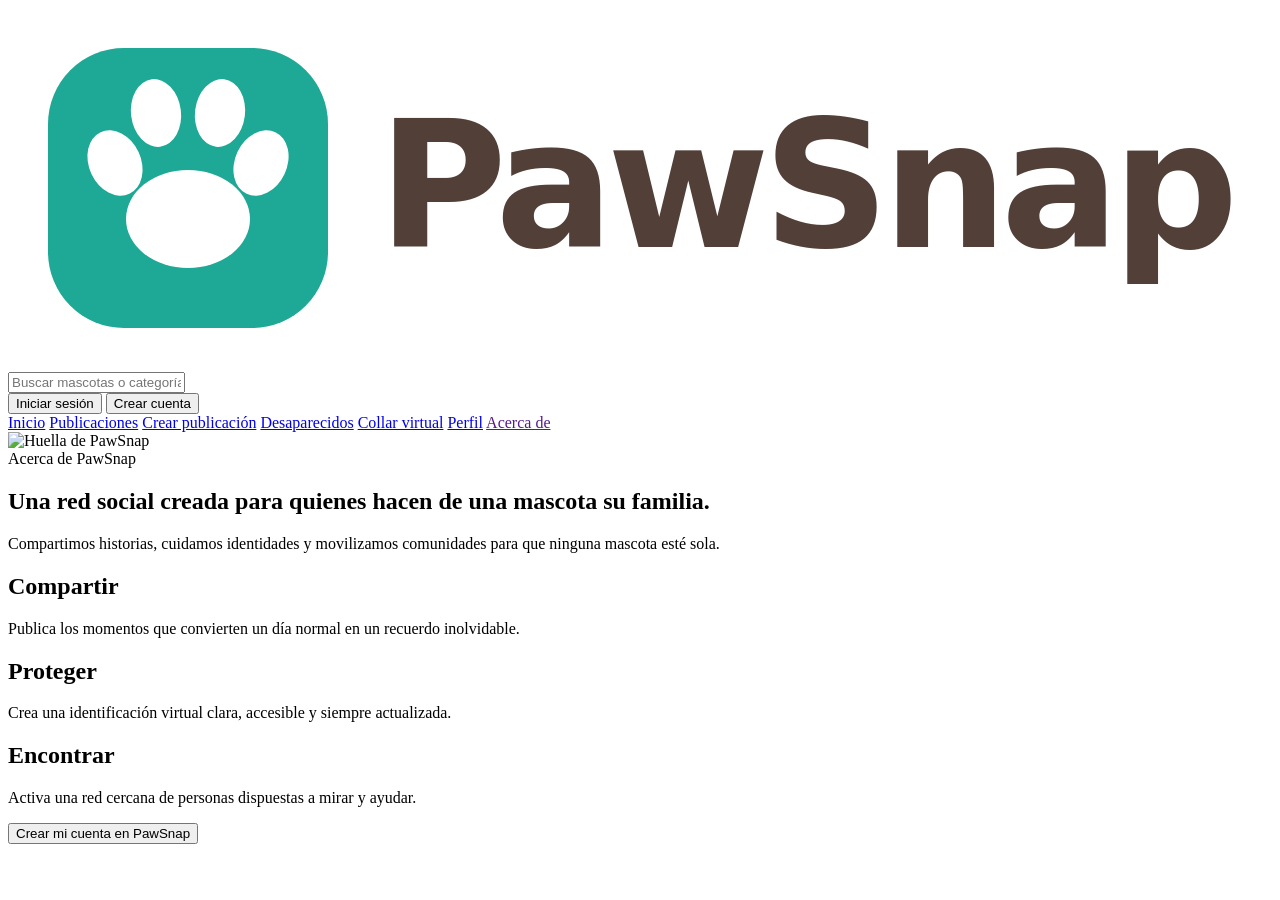
==== acerca_De/acerca_De.html @ 9fba9423 "crear perfil y acerca_De en html y corregir los demas html" ====
<!DOCTYPE html>
<html lang="es">
<head>
    <meta charset="UTF-8">
    <meta name="viewport" content="width=device-width, initial-scale=1.0">
    <link rel="stylesheet" href="../css/acerca_De.css">
    <script src="../js/acerca_De.js" defer></script>
    <title>PawSnap - Acerca de</title>
</head>
<body>
    <header> 
        <div>
            <img src="../imagenes/pawsnap-logo.svg" alt="Logo PawSnap">
        </div>
        <div> 
            <input type="text" placeholder="Buscar mascotas o categorías.">
        </div>
        <div>
            <button>Iniciar sesión</button>
            <button>Crear cuenta</button>
        </div>
    </header>
    <nav>
        <a href="../index.html">Inicio</a>
        <a href="../publicaciones/publicaciones.html">Publicaciones</a>
        <a href="../crear_Publicacion/crear_Publicacion.html">Crear publicación</a>
        <a href="../desaparecidos/desaparecidos.html">Desaparecidos</a>
        <a href="../collar_virtual/collar_Virtual.html">Collar virtual</a>
        <a href="../perfil/perfil.html">Perfil</a>
        <a href="">Acerca de</a>
    </nav>
    <main>
        <section id="about_Hero">
            <div id="about_Logo">
                <img id="about_Paw" src="../imagenes/paw.svg" alt="Huella de PawSnap">
            </div>
            <span id="about_Label">Acerca de PawSnap</span>
            <h1 id="about_Title">Una red social creada para quienes hacen de una mascota su familia.</h1>
            <p id="about_Text">Compartimos historias, cuidamos identidades y movilizamos comunidades para que ninguna mascota esté sola.</p>
        </section>
        <section id="about_Values">
            <div id="values_Grid">
                <article class="value_Card">
                    <h2 class="value_Title">Compartir</h2>
                    <p class="value_Text">Publica los momentos que convierten un día normal en un recuerdo inolvidable.</p>
                </article>
                <article class="value_Card">
                    <h2 class="value_Title">Proteger</h2>
                    <p class="value_Text">Crea una identificación virtual clara, accesible y siempre actualizada.</p>
                </article>
                <article class="value_Card">
                    <h2 class="value_Title">Encontrar</h2>
                    <p class="value_Text">Activa una red cercana de personas dispuestas a mirar y ayudar.</p>
                </article>
            </div>
            <button id="about_Button" type="button">Crear mi cuenta en PawSnap</button>
        </section>
    </main>
</body>
</html>
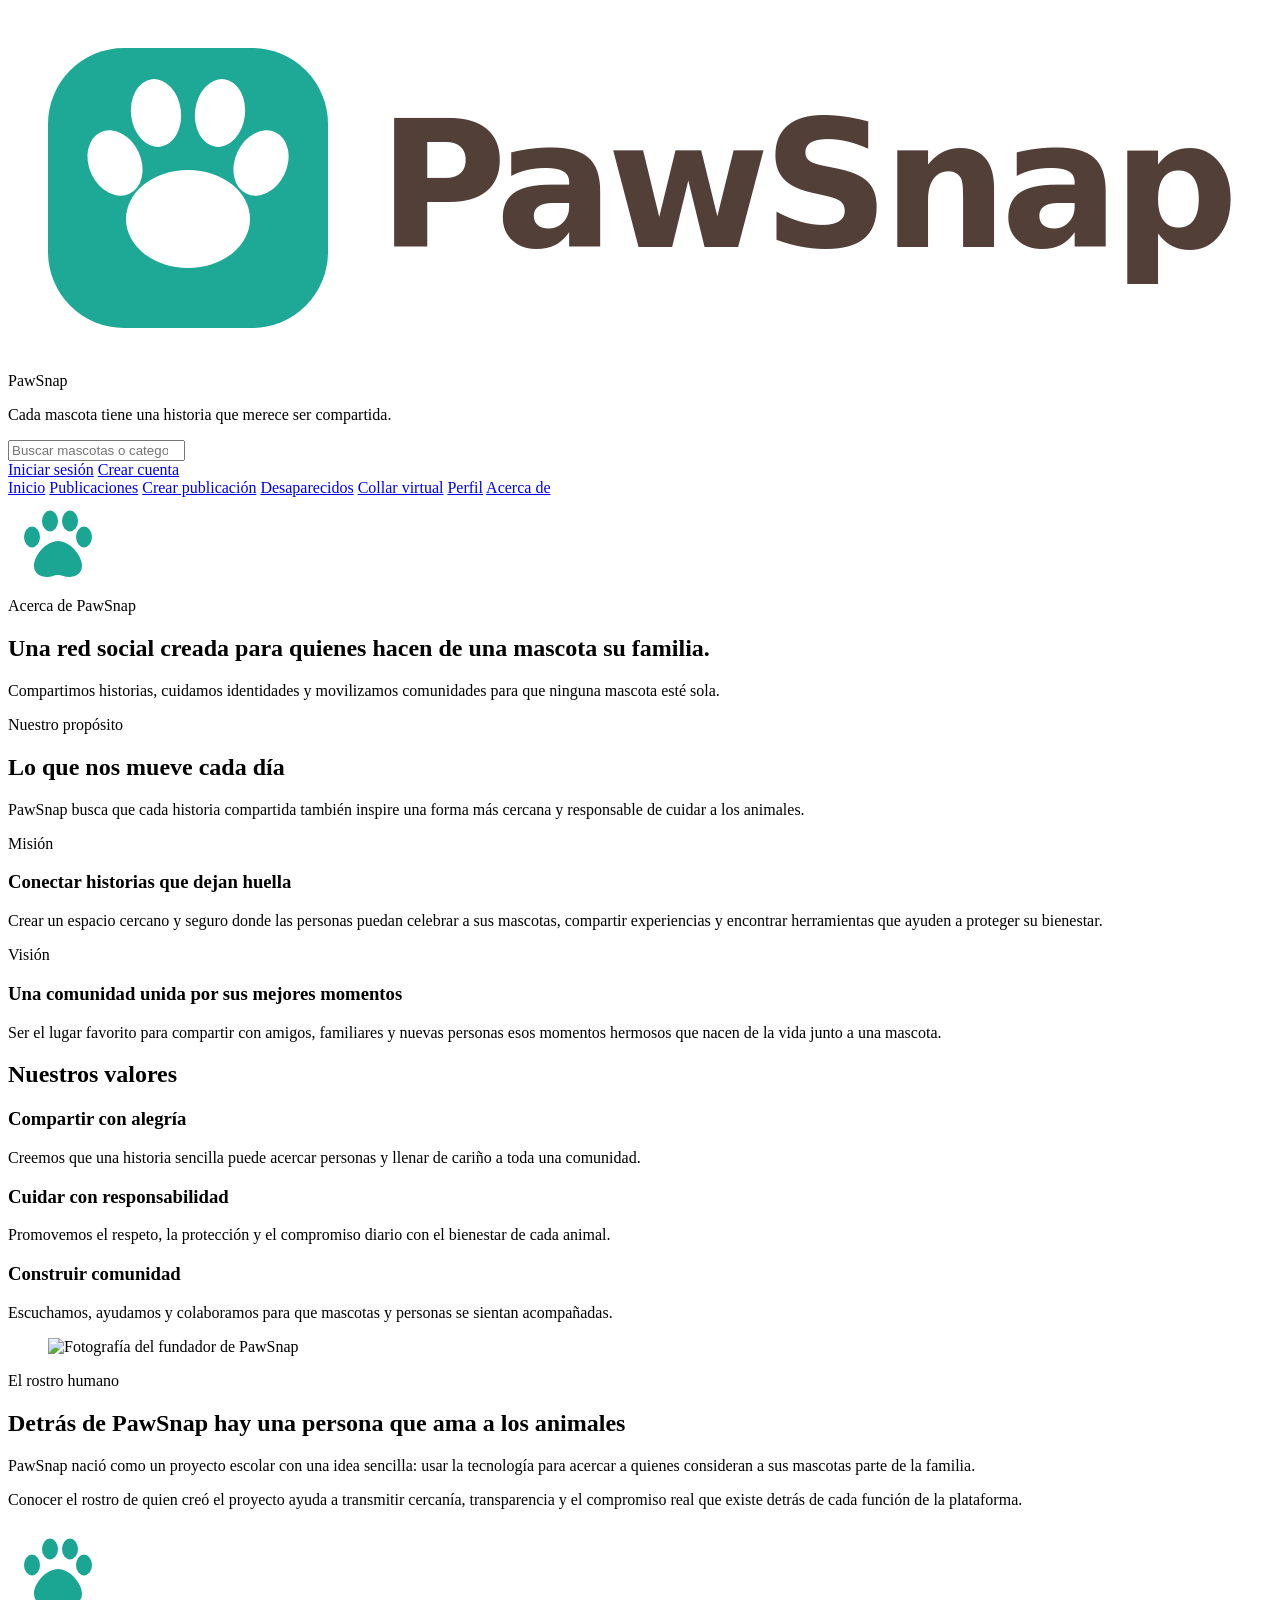
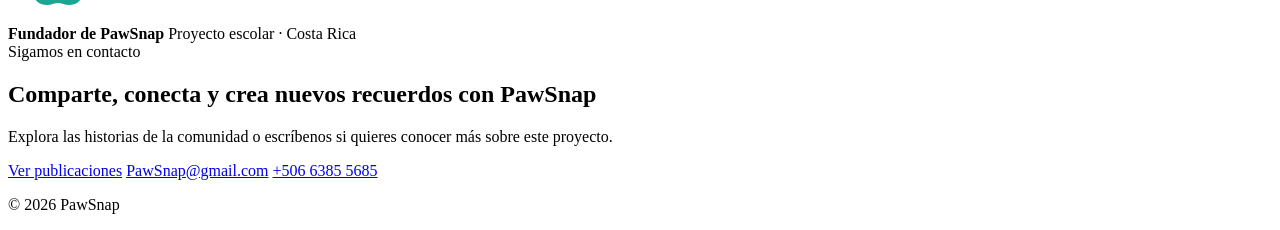
==== commit 92408469: "Crear inicio de sesion y cuenta y terminar la estructura html" ====
--- a/acerca_De/acerca_De.html
+++ b/acerca_De/acerca_De.html
@@ -1,60 +1,149 @@
 <!DOCTYPE html>
 <html lang="es">
+<!-- ENCABEZADO DEL DOCUMENTO -->
+<!-- Idioma, título y archivos CSS y JS vinculados  -->
 <head>
     <meta charset="UTF-8">
     <meta name="viewport" content="width=device-width, initial-scale=1.0">
+    <title>PawSnap - Acerca de</title>
     <link rel="stylesheet" href="../css/acerca_De.css">
     <script src="../js/acerca_De.js" defer></script>
-    <title>PawSnap - Acerca de</title>
 </head>
+<!-- FIN ENCABEZADO DEL DOCUMENTO -->
 <body>
-    <header> 
-        <div>
-            <img src="../imagenes/pawsnap-logo.svg" alt="Logo PawSnap">
+    <!-- ENCABEZADO -->
+    <!-- Logo, nombre, eslogan de la marca, buscador y botones de cuenta -->
+    <header id="main_Header">
+        <div id="header_Brand">
+            <img id="header_Logo" src="../imagenes/pawsnap-logo.svg" alt="Logo PawSnap">
+            <div id="header_Text">
+                <span id="header_Name">PawSnap</span>
+                <p id="header_Slogan">Cada mascota tiene una historia que merece ser compartida.</p>
+            </div>
         </div>
-        <div> 
-            <input type="text" placeholder="Buscar mascotas o categorías.">
+        <div id="header_Search">
+            <input type="search" id="search_Input" name="search" placeholder="Buscar mascotas o categorías" aria-label="Buscar mascotas o categorías">
         </div>
-        <div>
-            <button>Iniciar sesión</button>
-            <button>Crear cuenta</button>
+        <div id="header_Account">
+            <a id="login_Button" href="../iniciar_Sesion/iniciar_Sesion.html">Iniciar sesión</a>
+            <a id="signup_Button" href="../crear_Cuenta/crear_Cuenta.html">Crear cuenta</a>
         </div>
     </header>
-    <nav>
-        <a href="../index.html">Inicio</a>
-        <a href="../publicaciones/publicaciones.html">Publicaciones</a>
-        <a href="../crear_Publicacion/crear_Publicacion.html">Crear publicación</a>
-        <a href="../desaparecidos/desaparecidos.html">Desaparecidos</a>
-        <a href="../collar_virtual/collar_Virtual.html">Collar virtual</a>
-        <a href="../perfil/perfil.html">Perfil</a>
-        <a href="">Acerca de</a>
+    <!--FIN ENCABEZADO -->
+    <!-- MENÚ DE NAVEGACIÓN -->
+    <!-- Enlaces a cada página del sitio; "Acerca de" queda marcado como página actual -->
+    <nav id="main_Nav">
+        <a class="nav_Link" href="../index.html">Inicio</a>
+        <a class="nav_Link" href="../publicaciones/publicaciones.html">Publicaciones</a>
+        <a class="nav_Link" href="../crear_Publicacion/crear_Publicacion.html">Crear publicación</a>
+        <a class="nav_Link" href="../desaparecidos/desaparecidos.html">Desaparecidos</a>
+        <a class="nav_Link" href="../collar_Virtual/collar_Virtual.html">Collar virtual</a>
+        <a class="nav_Link" href="../perfil/perfil.html">Perfil</a>
+        <a class="nav_Link" href="acerca_De.html" aria-current="page">Acerca de</a>
     </nav>
+    <!-- FIN MENÚ DE NAVEGACIÓN -->
     <main>
+        <!-- PORTADA ACERCA DE -->
+        <!-- Bloque oscuro con el logo, el título principal y la descripción -->
         <section id="about_Hero">
             <div id="about_Logo">
-                <img id="about_Paw" src="../imagenes/paw.svg" alt="Huella de PawSnap">
+                <img id="about_Paw" src="../imagenes/Paw.svg" alt="Huella de PawSnap">
             </div>
             <span id="about_Label">Acerca de PawSnap</span>
             <h1 id="about_Title">Una red social creada para quienes hacen de una mascota su familia.</h1>
             <p id="about_Text">Compartimos historias, cuidamos identidades y movilizamos comunidades para que ninguna mascota esté sola.</p>
         </section>
+        <!-- FIN PORTADA ACERCA DE -->
+        <!-- NUESTRO PROPÓSITO -->
+        <!-- Texto de propósito y dos tarjetas, una de misión y una de visión -->
+        <section id="about_Purpose">
+            <header id="purpose_Header">
+                <span id="purpose_Label">Nuestro propósito</span>
+                <h2 id="purpose_Title">Lo que nos mueve cada día</h2>
+                <p id="purpose_Text">PawSnap busca que cada historia compartida también inspire una forma más cercana y responsable de cuidar a los animales.</p>
+            </header>
+            <div id="mv_Grid">
+                <!-- Tarjeta de misión -->
+                <article class="mv_Card mv_CardMission">
+                    <span class="mv_Icon" aria-hidden="true"></span>
+                    <span class="mv_Label">Misión</span>
+                    <h3 class="mv_Title">Conectar historias que dejan huella</h3>
+                    <p class="mv_Text">Crear un espacio cercano y seguro donde las personas puedan celebrar a sus mascotas, compartir experiencias y encontrar herramientas que ayuden a proteger su bienestar.</p>
+                </article>
+                <!-- Tarjeta de visión -->
+                <article class="mv_Card mv_CardVision">
+                    <span class="mv_Icon" aria-hidden="true"></span>
+                    <span class="mv_Label">Visión</span>
+                    <h3 class="mv_Title">Una comunidad unida por sus mejores momentos</h3>
+                    <p class="mv_Text">Ser el lugar favorito para compartir con amigos, familiares y nuevas personas esos momentos hermosos que nacen de la vida junto a una mascota.</p>
+                </article>
+            </div>
+        </section>
+        <!-- FIN NUESTRO PROPÓSITO -->
+        <!-- NUESTROS VALORES -->
+        <!-- Título de la sección y tres tarjetas con los valores de PawSnap -->
         <section id="about_Values">
+            <h2 id="values_Title">Nuestros valores</h2>
             <div id="values_Grid">
                 <article class="value_Card">
-                    <h2 class="value_Title">Compartir</h2>
-                    <p class="value_Text">Publica los momentos que convierten un día normal en un recuerdo inolvidable.</p>
+                    <h3 class="value_Title">Compartir con alegría</h3>
+                    <p class="value_Text">Creemos que una historia sencilla puede acercar personas y llenar de cariño a toda una comunidad.</p>
                 </article>
                 <article class="value_Card">
-                    <h2 class="value_Title">Proteger</h2>
-                    <p class="value_Text">Crea una identificación virtual clara, accesible y siempre actualizada.</p>
+                    <h3 class="value_Title">Cuidar con responsabilidad</h3>
+                    <p class="value_Text">Promovemos el respeto, la protección y el compromiso diario con el bienestar de cada animal.</p>
                 </article>
                 <article class="value_Card">
-                    <h2 class="value_Title">Encontrar</h2>
-                    <p class="value_Text">Activa una red cercana de personas dispuestas a mirar y ayudar.</p>
+                    <h3 class="value_Title">Construir comunidad</h3>
+                    <p class="value_Text">Escuchamos, ayudamos y colaboramos para que mascotas y personas se sientan acompañadas.</p>
                 </article>
             </div>
-            <button id="about_Button" type="button">Crear mi cuenta en PawSnap</button>
         </section>
+        <!-- FIN NUESTROS VALORES -->
+        <!-- EL ROSTRO HUMANO -->
+        <!-- Foto del fundador a la izquierda y su historia a la derecha -->
+        <section id="about_Founder">
+            <figure id="founder_Photo">
+                <img id="founder_Image" src="../imagenes/fundador.jpg" alt="Fotografía del fundador de PawSnap">
+            </figure>
+            <div id="founder_Info">
+                <span id="founder_Label">El rostro humano</span>
+                <h2 id="founder_Title">Detrás de PawSnap hay una persona que ama a los animales</h2>
+                <p class="founder_Text">PawSnap nació como un proyecto escolar con una idea sencilla: usar la tecnología para acercar a quienes consideran a sus mascotas parte de la familia.</p>
+                <p class="founder_Text">Conocer el rostro de quien creó el proyecto ayuda a transmitir cercanía, transparencia y el compromiso real que existe detrás de cada función de la plataforma.</p>
+                <!-- Insignia con el cargo -->
+                <div id="founder_Badge">
+                    <img id="founder_BadgeIcon" src="../imagenes/Paw.svg" alt="" aria-hidden="true">
+                    <div id="founder_BadgeText">
+                        <strong id="founder_BadgeName">Fundador de PawSnap</strong>
+                        <span id="founder_BadgeInfo">Proyecto escolar · Costa Rica</span>
+                    </div>
+                </div>
+            </div>
+        </section>
+        <!-- FIN EL ROSTRO HUMANO -->
+        <!-- SIGAMOS EN CONTACTO -->
+        <!-- Bloque oscuro con un botón hacia Publicaciones y los datos de contacto -->
+        <section id="about_Contact">
+            <span id="contact_Label">Sigamos en contacto</span>
+            <h2 id="contact_Title">Comparte, conecta y crea nuevos recuerdos con PawSnap</h2>
+            <p id="contact_Text">Explora las historias de la comunidad o escríbenos si quieres conocer más sobre este proyecto.</p>
+            <div id="contact_Actions">
+                <!-- Lleva a la página de Publicaciones -->
+                <a id="contact_PostsButton" href="../publicaciones/publicaciones.html">Ver publicaciones</a>
+                <!-- Abre el programa de correo del usuario -->
+                <a class="contact_Link" href="mailto:PawSnap@gmail.com">PawSnap@gmail.com</a>
+                <!-- En el celular permite llamar al número -->
+                <a class="contact_Link" href="tel:+50663855685">+506 6385 5685</a>
+            </div>
+        </section>
+        <!-- FIN SIGAMOS EN CONTACTO -->
     </main>
+    <!-- PIE DE PÁGINA -->
+    <!-- Derechos y nota del proyecto -->
+    <footer id="main_Footer">
+        <p>&copy; 2026 PawSnap</p>
+    </footer>
+    <!-- FIN PIE DE PÁGINA -->
 </body>
 </html>
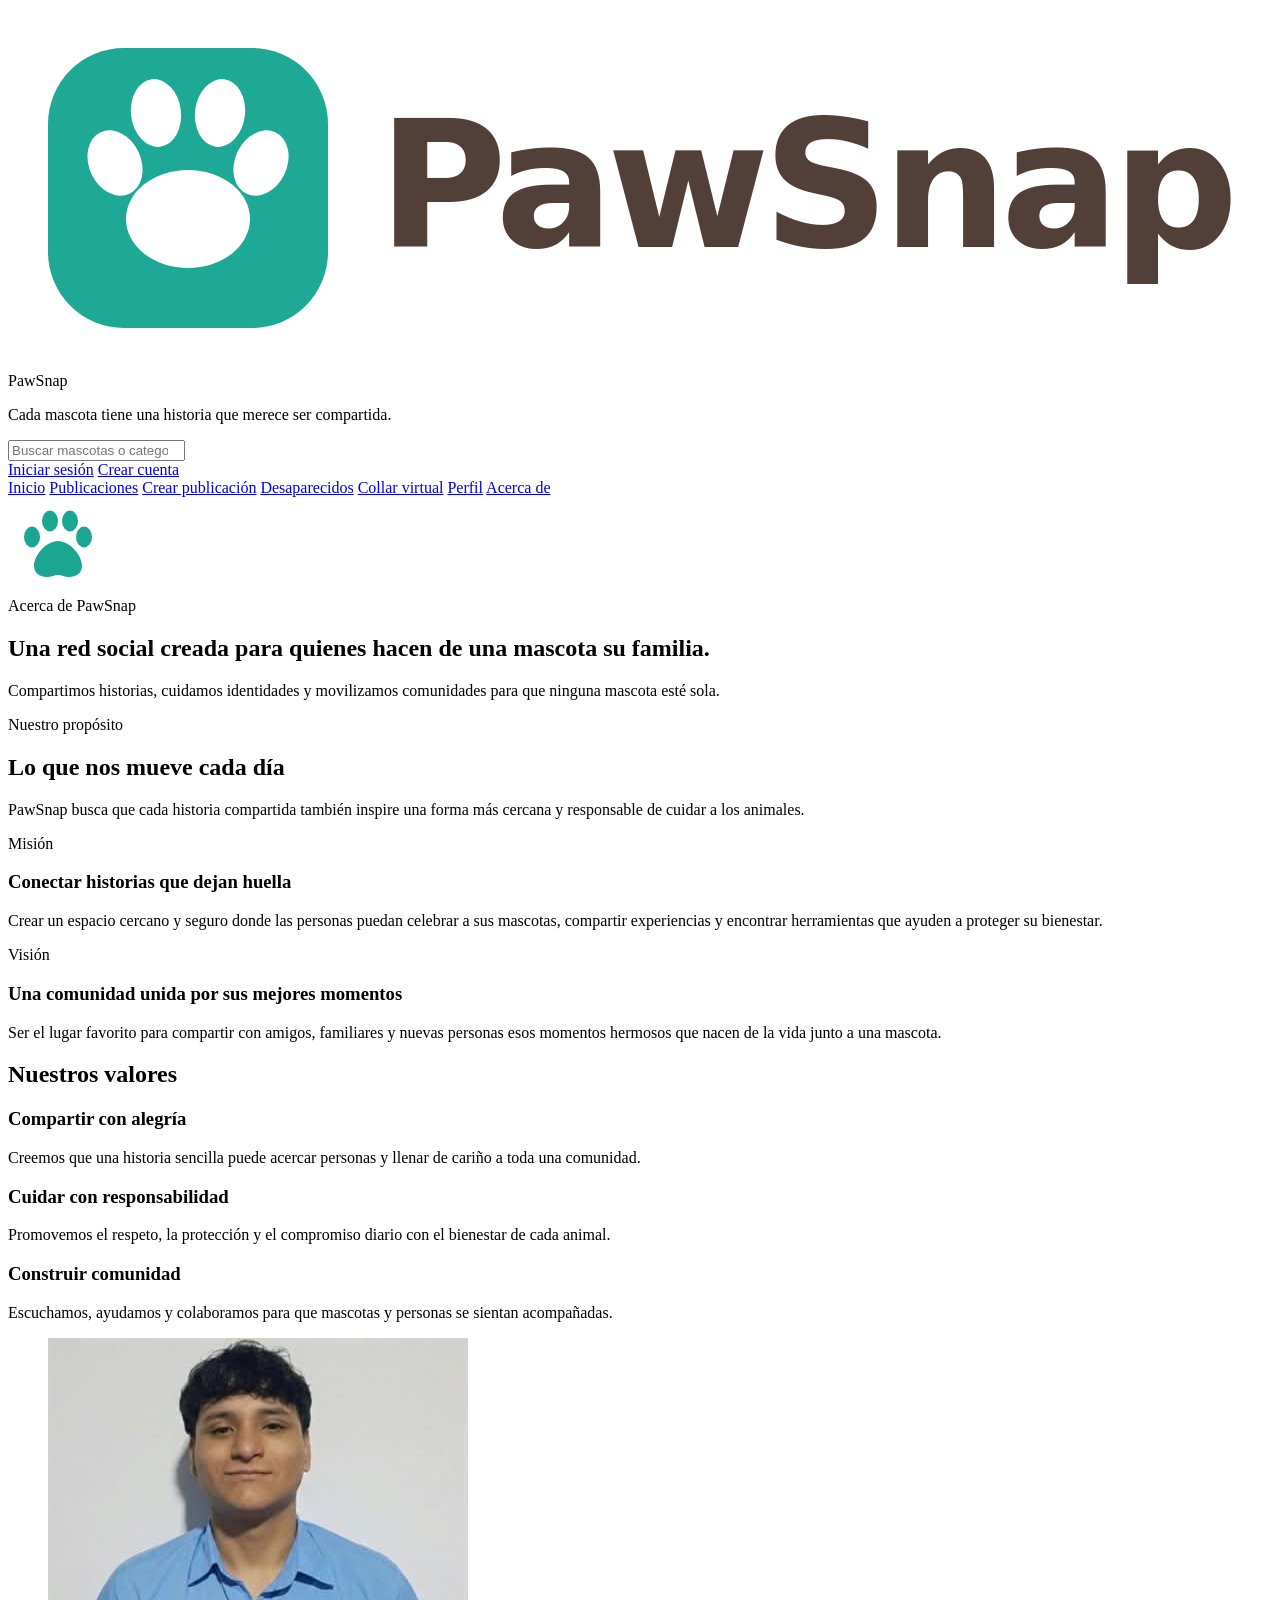
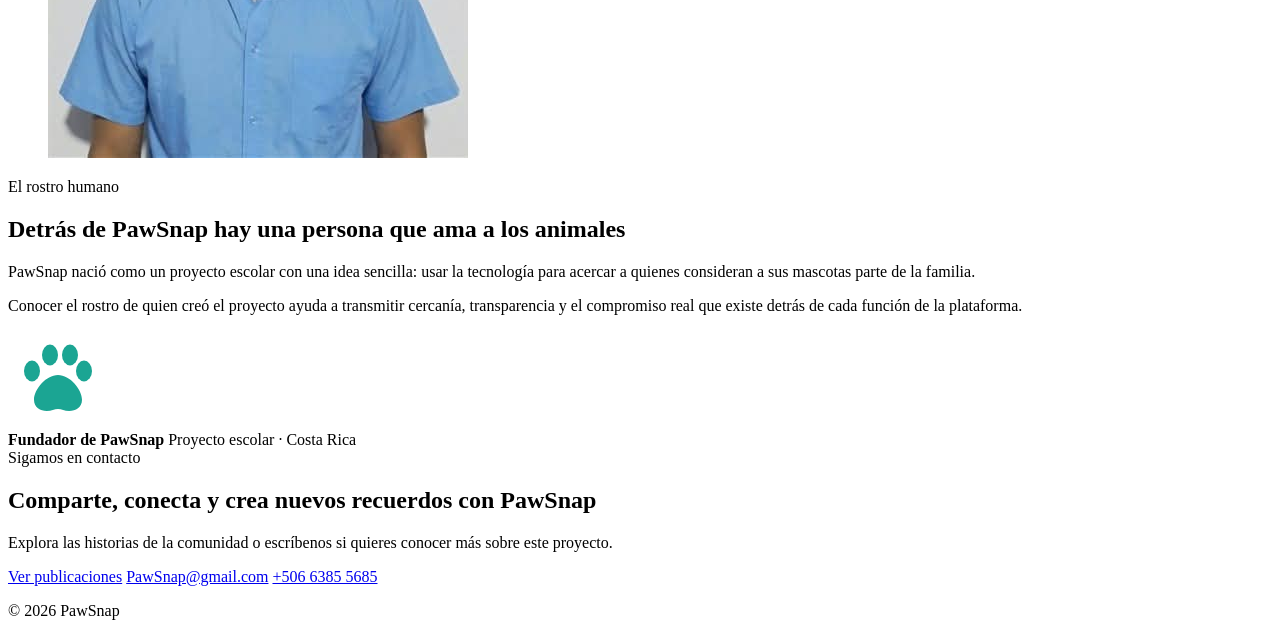
==== commit d32e9368: "agregar imagen propia y arua-current a las demas paginas" ====
--- a/acerca_De/acerca_De.html
+++ b/acerca_De/acerca_De.html
@@ -104,7 +104,7 @@
         <!-- Foto del fundador a la izquierda y su historia a la derecha -->
         <section id="about_Founder">
             <figure id="founder_Photo">
-                <img id="founder_Image" src="../imagenes/fundador.jpg" alt="Fotografía del fundador de PawSnap">
+                <img id="founder_Image" src="../imagenes/yo.jpeg" alt="Fotografía del fundador de PawSnap">
             </figure>
             <div id="founder_Info">
                 <span id="founder_Label">El rostro humano</span>
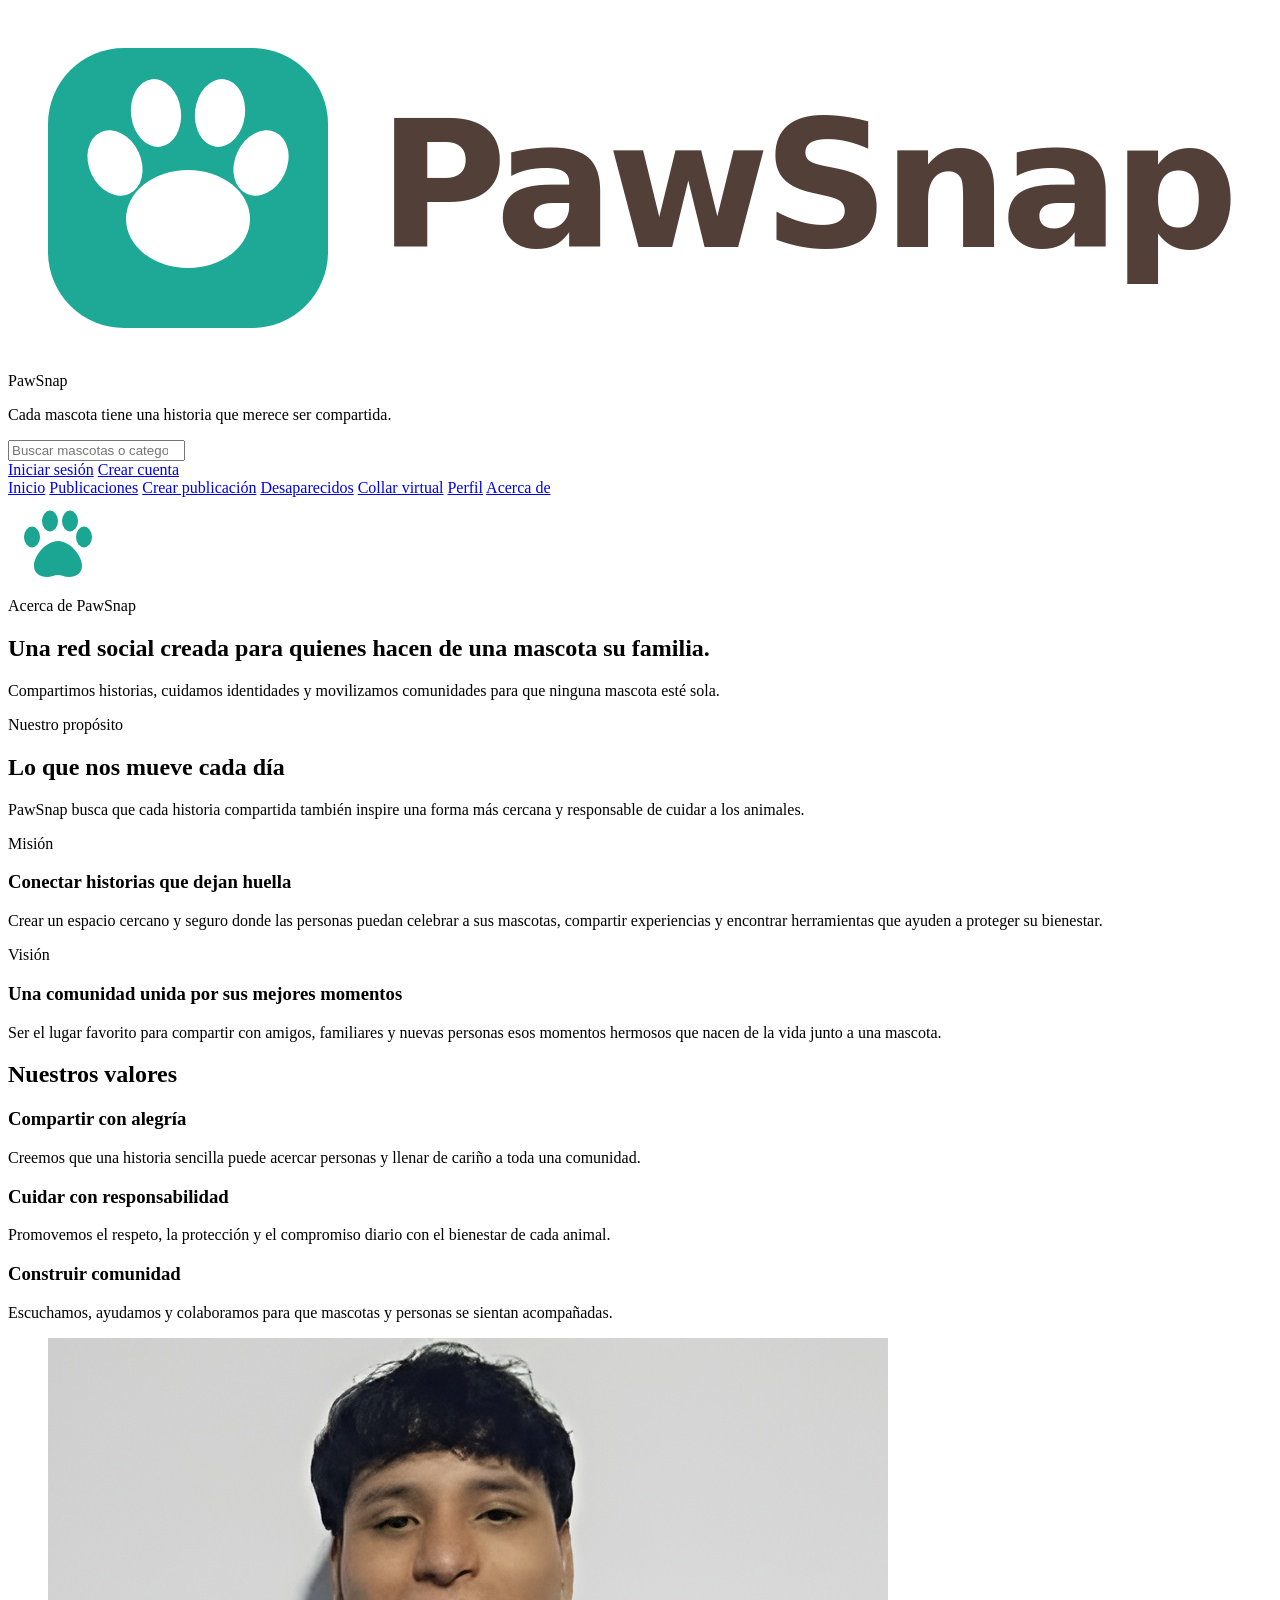
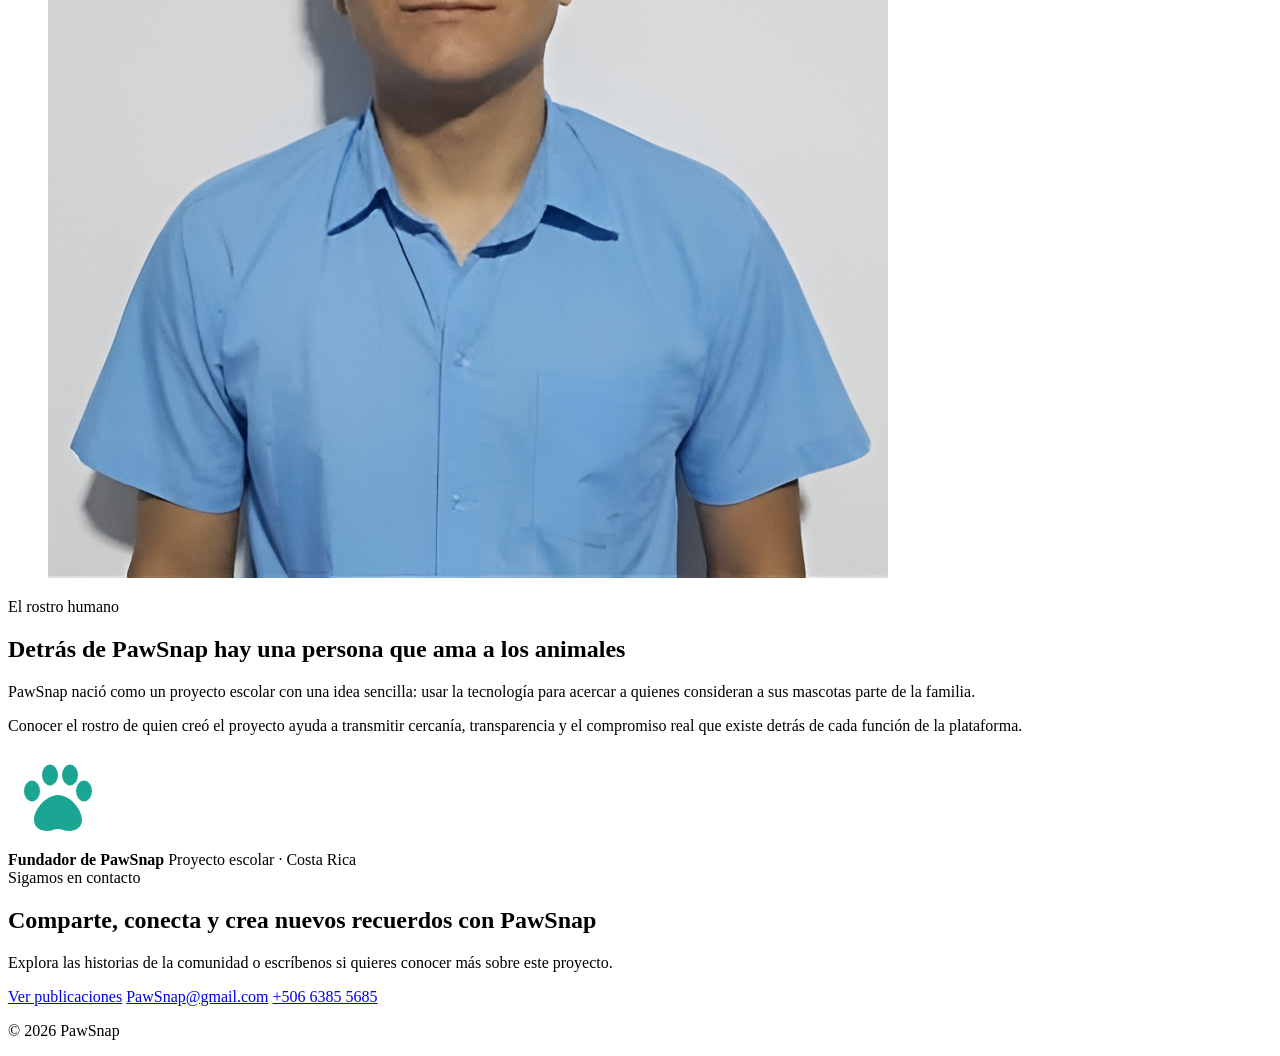
==== commit 1f399d30: "mejorar calidad de la foto personal" ====
--- a/acerca_De/acerca_De.html
+++ b/acerca_De/acerca_De.html
@@ -104,7 +104,7 @@
         <!-- Foto del fundador a la izquierda y su historia a la derecha -->
         <section id="about_Founder">
             <figure id="founder_Photo">
-                <img id="founder_Image" src="../imagenes/yo.jpeg" alt="Fotografía del fundador de PawSnap">
+                <img id="founder_Image" src="../imagenes/yo.jpg" alt="Fotografía del fundador de PawSnap">
             </figure>
             <div id="founder_Info">
                 <span id="founder_Label">El rostro humano</span>
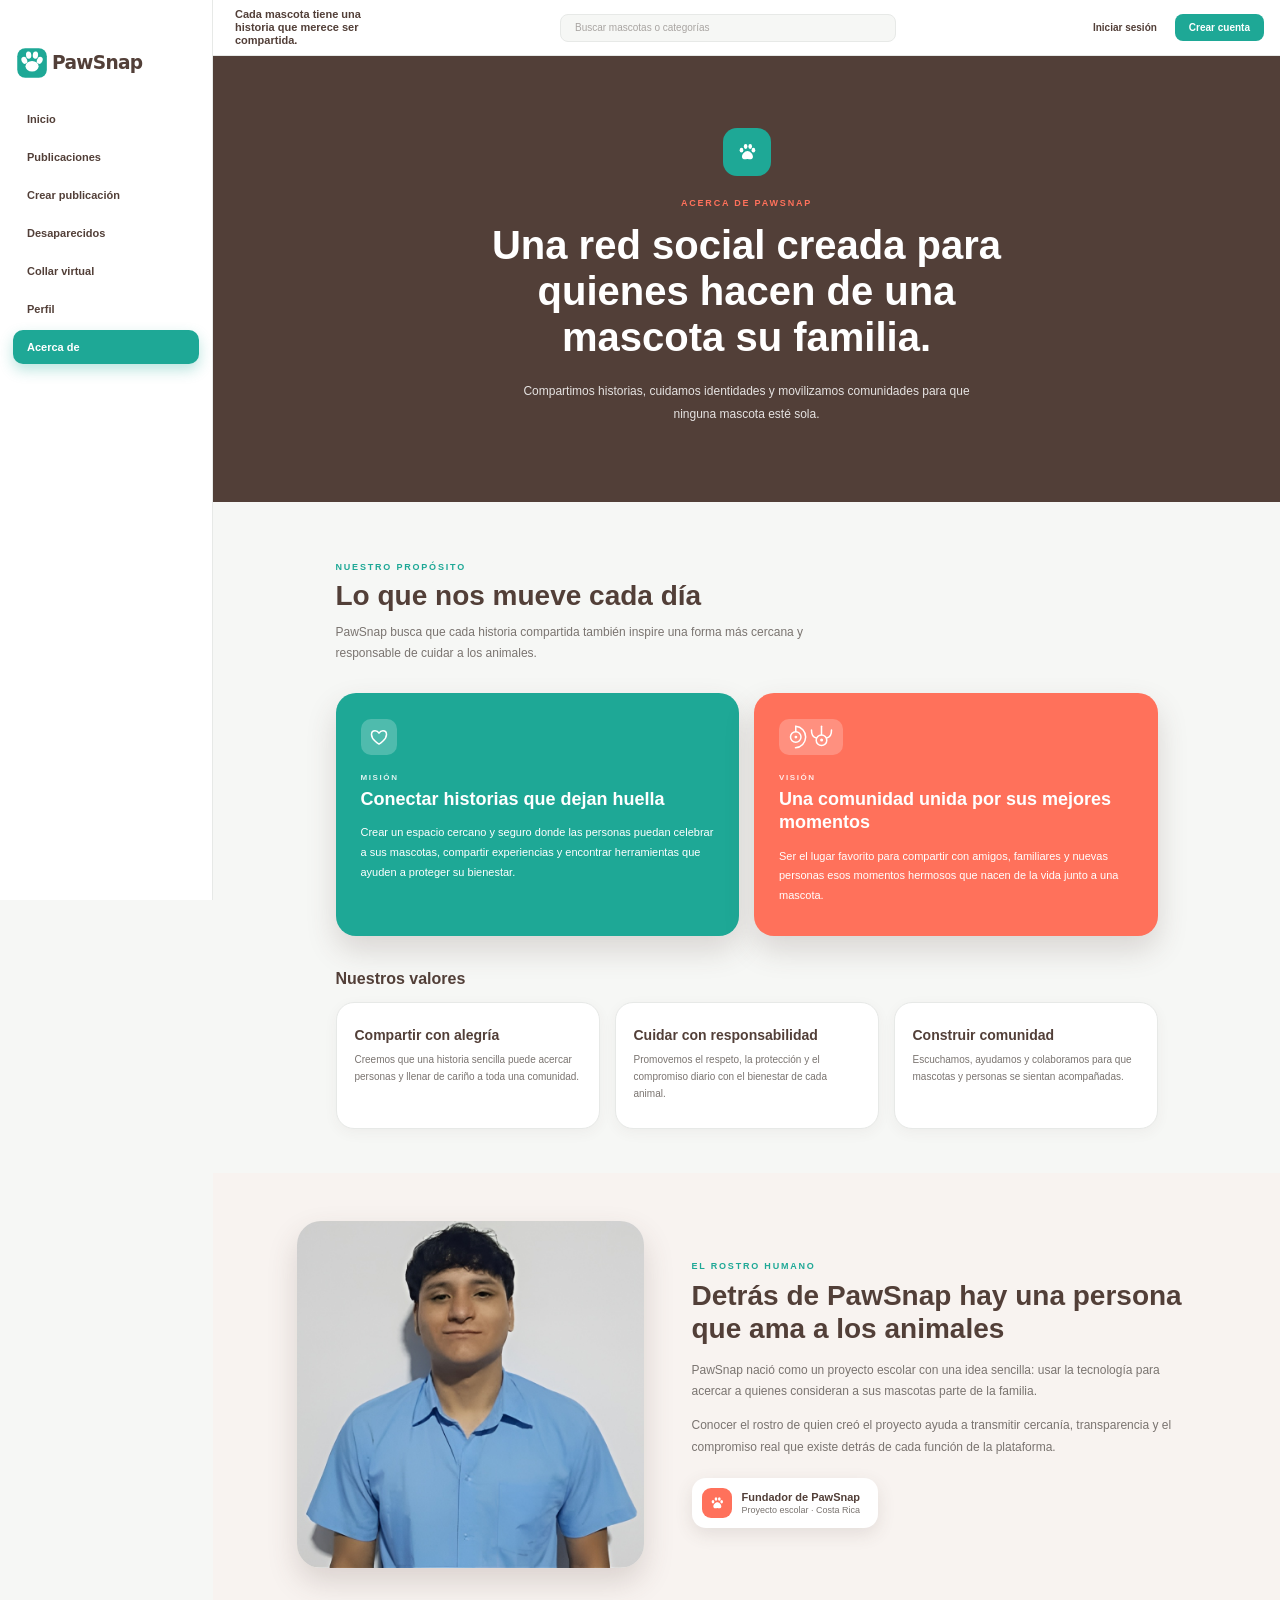
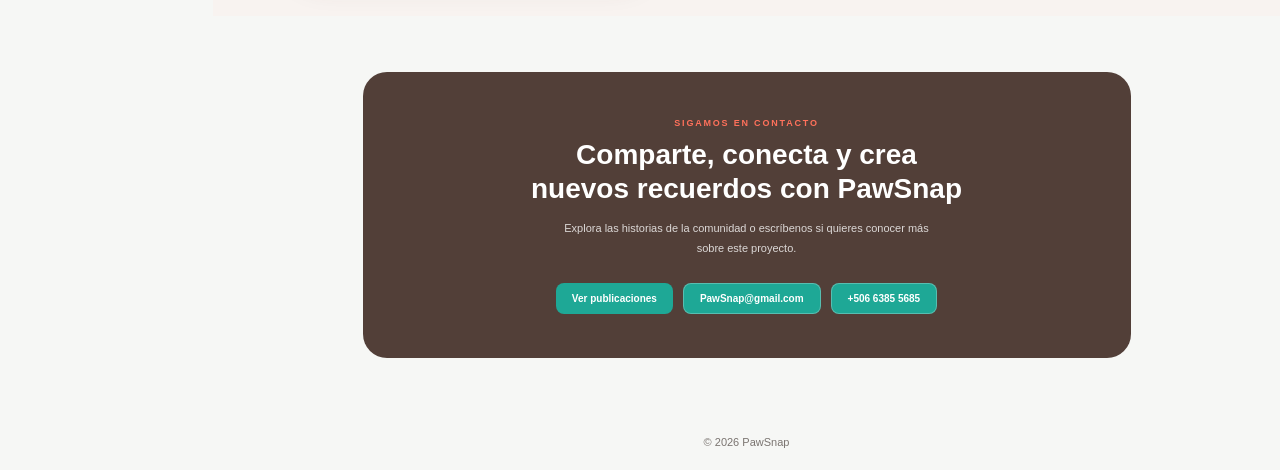
==== commit 416da269: "Hacer retoques y crear el css de las pagians faltantes" ====
--- a/acerca_De/acerca_De.html
+++ b/acerca_De/acerca_De.html
@@ -65,14 +65,16 @@
             <div id="mv_Grid">
                 <!-- Tarjeta de misión -->
                 <article class="mv_Card mv_CardMission">
-                    <span class="mv_Icon" aria-hidden="true"></span>
+                    <!-- Icono de Misión -->
+                    <span class="mv_Icon"><img class="mv_IconImage" src="../imagenes/mision.svg" alt=""></span>
                     <span class="mv_Label">Misión</span>
                     <h3 class="mv_Title">Conectar historias que dejan huella</h3>
                     <p class="mv_Text">Crear un espacio cercano y seguro donde las personas puedan celebrar a sus mascotas, compartir experiencias y encontrar herramientas que ayuden a proteger su bienestar.</p>
                 </article>
                 <!-- Tarjeta de visión -->
                 <article class="mv_Card mv_CardVision">
-                    <span class="mv_Icon" aria-hidden="true"></span>
+                    <!-- Icono de Visión -->
+                    <span class="mv_Icon"><img class="mv_IconImage" src="../imagenes/vision.svg" alt=""></span>
                     <span class="mv_Label">Visión</span>
                     <h3 class="mv_Title">Una comunidad unida por sus mejores momentos</h3>
                     <p class="mv_Text">Ser el lugar favorito para compartir con amigos, familiares y nuevas personas esos momentos hermosos que nacen de la vida junto a una mascota.</p>
@@ -131,10 +133,10 @@
             <div id="contact_Actions">
                 <!-- Lleva a la página de Publicaciones -->
                 <a id="contact_PostsButton" href="../publicaciones/publicaciones.html">Ver publicaciones</a>
-                <!-- Abre el programa de correo del usuario -->
-                <a class="contact_Link" href="mailto:PawSnap@gmail.com">PawSnap@gmail.com</a>
-                <!-- En el celular permite llamar al número -->
-                <a class="contact_Link" href="tel:+50663855685">+506 6385 5685</a>
+                <!-- Solo se muestra el correo; no es un enlace -->
+                <span class="contact_Info">PawSnap@gmail.com</span>
+                <!-- Solo se muestra el teléfono; no es un enlace -->
+                <span class="contact_Info">+506 6385 5685</span>
             </div>
         </section>
         <!-- FIN SIGAMOS EN CONTACTO -->
--- a/css/acerca_De.css
+++ b/css/acerca_De.css
@@ -0,0 +1,714 @@
+/* VARIABLES Y BASE */
+/* colores y tipografía de PawSnap, y estilo general de la página */
+
+:root {
+    --colorBackground: #f6f7f5;
+    --colorDark: #523f38;
+    --colorText: #7a7470;
+    --colorPrimary: #ff715b;
+    --colorAction: #1ea896;
+    --colorSoftAction: #e7f7f4;
+    --colorSoftPrimary: #fff0ed;
+    --colorLine: #e7e9e7;
+    --colorWhite: #ffffff;
+    --fontMain: "Manrope", "DM Sans", "Plus Jakarta Sans", Arial, sans-serif;
+}
+
+* {
+    box-sizing: border-box;
+}
+
+body {
+    margin: 0;
+    padding: 56px 0 0 213px;
+    background: var(--colorBackground);
+    color: var(--colorDark);
+    font-family: var(--fontMain);
+}
+
+/* Los botones y campos usan la misma tipografía que el resto de la página */
+
+button,
+input,
+select,
+textarea {
+    font-family: inherit;
+}
+
+/* FIN VARIABLES Y BASE */
+
+/* ENCABEZADO */
+/* barra fija arriba con eslogan, buscador y enlaces de cuenta */
+
+#main_Header {
+    position: fixed;
+    top: 0;
+    left: 213px;
+    right: 0;
+    z-index: 20;
+    display: flex;
+    align-items: center;
+    gap: 24px;
+    height: 56px;
+    padding: 0 16px 0 22px;
+    border-bottom: 1px solid var(--colorLine);
+    background: var(--colorWhite);
+}
+
+/* El logo ya incluye el nombre, por eso se coloca en la esquina del menú lateral */
+
+#header_Logo {
+    position: fixed;
+    top: 44px;
+    left: 13px;
+    width: 148px;
+    height: auto;
+}
+
+/* El nombre en texto sigue en el HTML, pero se oculta a la vista porque el logo ya lo muestra */
+
+#header_Name {
+    position: absolute;
+    width: 1px;
+    height: 1px;
+    overflow: hidden;
+    clip: rect(0 0 0 0);
+    white-space: nowrap;
+}
+
+#header_Slogan {
+    width: 128px;
+    margin: 0;
+    font-size: 11px;
+    font-weight: 600;
+    line-height: 1.2;
+}
+
+/* Buscador centrado */
+
+#header_Search {
+    display: flex;
+    flex: 1;
+    justify-content: center;
+}
+
+#search_Input {
+    width: 100%;
+    max-width: 336px;
+    height: 28px;
+    padding: 0 14px;
+    border: 1px solid var(--colorLine);
+    border-radius: 8px;
+    background: var(--colorBackground);
+    color: var(--colorDark);
+    font-size: 10px;
+}
+
+#search_Input::placeholder {
+    color: #a9a5a2;
+}
+
+#search_Input:focus {
+    outline: none;
+    border-color: var(--colorAction);
+}
+
+/* Enlaces de cuenta a la derecha */
+
+#header_Account {
+    display: flex;
+    align-items: center;
+    gap: 18px;
+}
+
+#login_Button,
+#login_Link {
+    color: var(--colorDark);
+    font-size: 10px;
+    font-weight: 700;
+    text-decoration: none;
+}
+
+#signup_Button,
+#signup_Link {
+    display: inline-block;
+    padding: 8px 14px;
+    border-radius: 8px;
+    background: var(--colorAction);
+    color: var(--colorWhite);
+    font-size: 10px;
+    font-weight: 700;
+    text-decoration: none;
+    transition: 0.2s;
+}
+
+#signup_Button:hover,
+#signup_Link:hover {
+    filter: brightness(0.92);
+}
+
+/* FIN ENCABEZADO */
+
+/* MENÚ LATERAL */
+/* menú fijo a la izquierda; la página actual se resalta en verde */
+
+#main_Nav {
+    position: fixed;
+    top: 0;
+    bottom: 0;
+    left: 0;
+    z-index: 10;
+    display: flex;
+    flex-direction: column;
+    gap: 4px;
+    width: 213px;
+    padding: 102px 13px 0;
+    border-right: 1px solid var(--colorLine);
+    background: var(--colorWhite);
+}
+
+.nav_Link {
+    display: block;
+    padding: 11px 14px;
+    border-radius: 10px;
+    color: var(--colorDark);
+    font-size: 11px;
+    font-weight: 600;
+    text-decoration: none;
+    transition: 0.2s;
+}
+
+/* Efecto al pasar el mouse */
+
+.nav_Link:hover {
+    background: var(--colorSoftAction);
+    color: var(--colorAction);
+}
+
+/* Página actual */
+
+.nav_Link[aria-current="page"],
+.nav_Link[href="acerca_De.html"] {
+    background: var(--colorAction);
+    color: var(--colorWhite);
+    box-shadow: 0 6px 14px rgba(30, 168, 150, 0.3);
+}
+
+/* FIN MENÚ LATERAL */
+
+/* PIE DE PÁGINA */
+/* texto pequeño al final de la página */
+
+#main_Footer {
+    padding: 22px 24px;
+    color: var(--colorText);
+    font-size: 11px;
+    text-align: center;
+}
+
+#main_Footer p {
+    margin: 0;
+}
+
+/* FIN PIE DE PÁGINA */
+
+/* PORTADA */
+/* bloque oscuro con la huella, el título y la descripción */
+
+#about_Hero {
+    display: flex;
+    flex-direction: column;
+    align-items: center;
+    padding: 72px 24px 76px;
+    background: var(--colorDark);
+    color: var(--colorWhite);
+    text-align: center;
+}
+
+#about_Logo {
+    display: flex;
+    align-items: center;
+    justify-content: center;
+    width: 48px;
+    height: 48px;
+    margin-bottom: 22px;
+    border-radius: 14px;
+    background: var(--colorAction);
+}
+
+/* La huella original es verde; este filtro la vuelve blanca */
+
+#about_Paw {
+    width: 22px;
+    height: 22px;
+    filter: brightness(0) invert(1);
+}
+
+#about_Label {
+    margin-bottom: 14px;
+    color: var(--colorPrimary);
+    font-size: 9px;
+    font-weight: 800;
+    letter-spacing: 0.2em;
+    text-transform: uppercase;
+}
+
+#about_Title {
+    max-width: 560px;
+    margin: 0 0 20px;
+    font-size: 40px;
+    font-weight: 700;
+    line-height: 1.15;
+}
+
+#about_Text {
+    max-width: 480px;
+    margin: 0;
+    color: rgba(255, 255, 255, 0.85);
+    font-size: 12px;
+    line-height: 1.9;
+}
+
+/* FIN PORTADA */
+
+/* CONTENEDORES */
+/* las secciones de contenido comparten el mismo ancho y quedan centradas */
+
+#about_Purpose,
+#about_Values {
+    width: min(822px, calc(100% - 32px));
+    margin: 0 auto;
+}
+
+/* FIN CONTENEDORES */
+
+/* NUESTRO PROPÓSITO */
+/* texto de propósito y tarjetas de misión y visión */
+
+#about_Purpose {
+    padding-top: 60px;
+}
+
+#purpose_Label {
+    display: block;
+    color: var(--colorAction);
+    font-size: 9px;
+    font-weight: 800;
+    letter-spacing: 0.2em;
+    text-transform: uppercase;
+}
+
+#purpose_Title {
+    margin: 8px 0 10px;
+    font-size: 28px;
+    font-weight: 700;
+}
+
+#purpose_Text {
+    max-width: 500px;
+    margin: 0;
+    color: var(--colorText);
+    font-size: 12px;
+    line-height: 1.8;
+}
+
+#mv_Grid {
+    display: grid;
+    grid-template-columns: repeat(2, 1fr);
+    gap: 15px;
+    margin-top: 28px;
+}
+
+/* Tarjetas de misión y visión (se repiten, por eso usan .clase) */
+
+.mv_Card {
+    padding: 26px 25px 30px;
+    border-radius: 20px;
+    color: var(--colorWhite);
+    box-shadow: 0 14px 30px rgba(82, 63, 56, 0.18);
+}
+
+.mv_CardMission {
+    background: var(--colorAction);
+}
+
+.mv_CardVision {
+    background: var(--colorPrimary);
+}
+
+/* Cuadro del icono; queda vacío hasta que se agregue un icono */
+
+/* Cuadro del icono: centra la imagen dentro del cuadro claro */
+
+.mv_Icon {
+    display: flex;
+    align-items: center;
+    justify-content: center;
+    width: 36px;
+    height: 36px;
+    margin-bottom: 18px;
+    border-radius: 10px;
+    background: rgba(255, 255, 255, 0.22);
+}
+
+.mv_IconImage {
+    width: 20px;
+    height: 20px;
+}
+
+/* El icono de Visión es más ancho (dos símbolos), por eso su cuadro también lo es */
+
+.mv_CardVision .mv_Icon {
+    width: 64px;
+}
+
+.mv_CardVision .mv_IconImage {
+    width: 44px;
+    height: 28px;
+}
+
+.mv_Label {
+    display: block;
+    margin-bottom: 6px;
+    font-size: 8px;
+    font-weight: 800;
+    letter-spacing: 0.2em;
+    text-transform: uppercase;
+    opacity: 0.85;
+}
+
+.mv_Title {
+    margin: 0 0 12px;
+    font-size: 18px;
+    font-weight: 700;
+    line-height: 1.3;
+}
+
+.mv_Text {
+    margin: 0;
+    font-size: 11px;
+    line-height: 1.8;
+}
+
+/* FIN NUESTRO PROPÓSITO */
+
+/* NUESTROS VALORES */
+/* título y tres tarjetas blancas */
+
+#about_Values {
+    padding-top: 34px;
+}
+
+#values_Title {
+    margin: 0 0 14px;
+    font-size: 16px;
+    font-weight: 700;
+}
+
+#values_Grid {
+    display: grid;
+    grid-template-columns: repeat(3, 1fr);
+    gap: 15px;
+}
+
+/* Tarjetas de valores (se repiten, por eso usan .clase) */
+
+.value_Card {
+    padding: 24px 18px 26px;
+    border: 1px solid var(--colorLine);
+    border-radius: 18px;
+    background: var(--colorWhite);
+    box-shadow: 0 4px 14px rgba(82, 63, 56, 0.05);
+}
+
+.value_Title {
+    margin: 0 0 8px;
+    font-size: 14px;
+    font-weight: 700;
+}
+
+.value_Text {
+    margin: 0;
+    color: var(--colorText);
+    font-size: 10px;
+    line-height: 1.7;
+}
+
+/* FIN NUESTROS VALORES */
+
+/* EL ROSTRO HUMANO */
+/* franja suave con la foto del fundador a la izquierda y su historia a la derecha */
+
+#about_Founder {
+    display: grid;
+    grid-template-columns: 347px 1fr;
+    align-items: center;
+    gap: 48px;
+    margin-top: 44px;
+    padding: 48px max(16px, calc((100% - 900px) / 2));
+    background: #f8f3f0;
+}
+
+#founder_Photo {
+    margin: 0;
+}
+
+#founder_Image {
+    display: block;
+    width: 100%;
+    aspect-ratio: 1 / 1;
+    object-fit: cover;
+    border-radius: 24px;
+    box-shadow: 0 14px 30px rgba(82, 63, 56, 0.18);
+}
+
+#founder_Label {
+    display: block;
+    color: var(--colorAction);
+    font-size: 9px;
+    font-weight: 800;
+    letter-spacing: 0.2em;
+    text-transform: uppercase;
+}
+
+#founder_Title {
+    margin: 8px 0 14px;
+    font-size: 28px;
+    font-weight: 700;
+    line-height: 1.2;
+}
+
+.founder_Text {
+    margin: 0 0 12px;
+    color: var(--colorText);
+    font-size: 12px;
+    line-height: 1.8;
+}
+
+/* Insignia blanca con el cargo */
+
+#founder_Badge {
+    display: inline-flex;
+    align-items: center;
+    gap: 10px;
+    margin-top: 8px;
+    padding: 10px 18px 10px 10px;
+    border-radius: 14px;
+    background: var(--colorWhite);
+    box-shadow: 0 6px 18px rgba(82, 63, 56, 0.12);
+}
+
+/* Cuadro coral detrás de la huella (se dibuja con ::before para que la huella pueda ser blanca) */
+
+#founder_Badge {
+    position: relative;
+}
+
+#founder_Badge::before {
+    content: "";
+    position: absolute;
+    top: 50%;
+    left: 10px;
+    width: 30px;
+    height: 30px;
+    border-radius: 9px;
+    background: var(--colorPrimary);
+    transform: translateY(-50%);
+}
+
+#founder_BadgeIcon {
+    position: relative;
+    width: 30px;
+    height: 30px;
+    padding: 7px;
+    filter: brightness(0) invert(1);
+}
+
+#founder_BadgeText {
+    display: flex;
+    flex-direction: column;
+    gap: 2px;
+}
+
+#founder_BadgeName {
+    font-size: 11px;
+}
+
+#founder_BadgeInfo {
+    color: var(--colorText);
+    font-size: 9px;
+}
+
+/* FIN EL ROSTRO HUMANO */
+
+/* SIGAMOS EN CONTACTO */
+/* bloque oscuro con un botón hacia Publicaciones y los datos de contacto */
+
+#about_Contact {
+    width: min(768px, calc(100% - 32px));
+    margin: 56px auto 56px;
+    padding: 46px 32px 44px;
+    border-radius: 24px;
+    background: var(--colorDark);
+    color: var(--colorWhite);
+    text-align: center;
+}
+
+#contact_Label {
+    display: block;
+    color: var(--colorPrimary);
+    font-size: 9px;
+    font-weight: 800;
+    letter-spacing: 0.2em;
+    text-transform: uppercase;
+}
+
+#contact_Title {
+    max-width: 440px;
+    margin: 10px auto 14px;
+    font-size: 28px;
+    font-weight: 700;
+    line-height: 1.2;
+}
+
+#contact_Text {
+    max-width: 380px;
+    margin: 0 auto;
+    color: rgba(255, 255, 255, 0.8);
+    font-size: 11px;
+    line-height: 1.8;
+}
+
+#contact_Actions {
+    display: flex;
+    flex-wrap: wrap;
+    justify-content: center;
+    gap: 10px;
+    margin-top: 24px;
+}
+
+#contact_PostsButton {
+    padding: 10px 16px;
+    border-radius: 8px;
+    background: var(--colorAction);
+    color: var(--colorWhite);
+    font-size: 10px;
+    font-weight: 700;
+    text-decoration: none;
+    transition: 0.2s;
+}
+
+/* Correo y teléfono: solo se muestran, no son enlaces (se repiten, por eso usan .clase) */
+
+.contact_Info {
+    padding: 9px 16px;
+    border: 1px solid rgba(255, 255, 255, 0.25);
+    border-radius: 8px;
+    background: var(--colorAction);
+    color: var(--colorWhite);
+    font-size: 10px;
+    font-weight: 700;
+    cursor: default;
+}
+
+/* Único botón con acción: Ver publicaciones */
+
+#contact_PostsButton:hover {
+    filter: brightness(1.15);
+}
+
+/* FIN SIGAMOS EN CONTACTO */
+
+/* RESPONSIVO */
+/* en pantallas pequeñas el encabezado y el menú pasan arriba y las columnas se apilan */
+
+@media (max-width: 900px) {
+    body {
+        padding: 0;
+    }
+
+    /* La barra superior y el menú pasan a la parte de arriba, sin quedar fijos */
+
+    #main_Header {
+        position: static;
+        flex-wrap: wrap;
+        height: auto;
+        gap: 12px;
+        padding: 12px 16px;
+    }
+
+    #header_Brand {
+        display: flex;
+        flex-basis: 100%;
+        align-items: center;
+        gap: 12px;
+    }
+
+    #header_Logo {
+        position: static;
+        width: 108px;
+    }
+
+    #header_Slogan {
+        width: auto;
+    }
+
+    #header_Account {
+        flex-basis: 100%;
+        justify-content: flex-end;
+        order: 2;
+    }
+
+    #header_Search {
+        flex-basis: 100%;
+        order: 3;
+    }
+
+    #search_Input {
+        max-width: none;
+        height: 36px;
+        font-size: 12px;
+    }
+
+    #main_Nav {
+        position: static;
+        flex-direction: row;
+        gap: 6px;
+        width: auto;
+        padding: 8px 12px;
+        overflow-x: auto;
+        border-right: none;
+        border-bottom: 1px solid var(--colorLine);
+    }
+
+    .nav_Link {
+        flex-shrink: 0;
+        white-space: nowrap;
+    }
+
+    #about_Hero {
+        padding: 48px 20px 52px;
+    }
+
+    #about_Title {
+        font-size: 28px;
+    }
+
+    #mv_Grid,
+    #values_Grid,
+    #about_Founder {
+        grid-template-columns: 1fr;
+    }
+
+    #about_Founder {
+        gap: 28px;
+    }
+
+    #purpose_Title,
+    #founder_Title,
+    #contact_Title {
+        font-size: 24px;
+    }
+}
+
+/* FIN RESPONSIVO */
